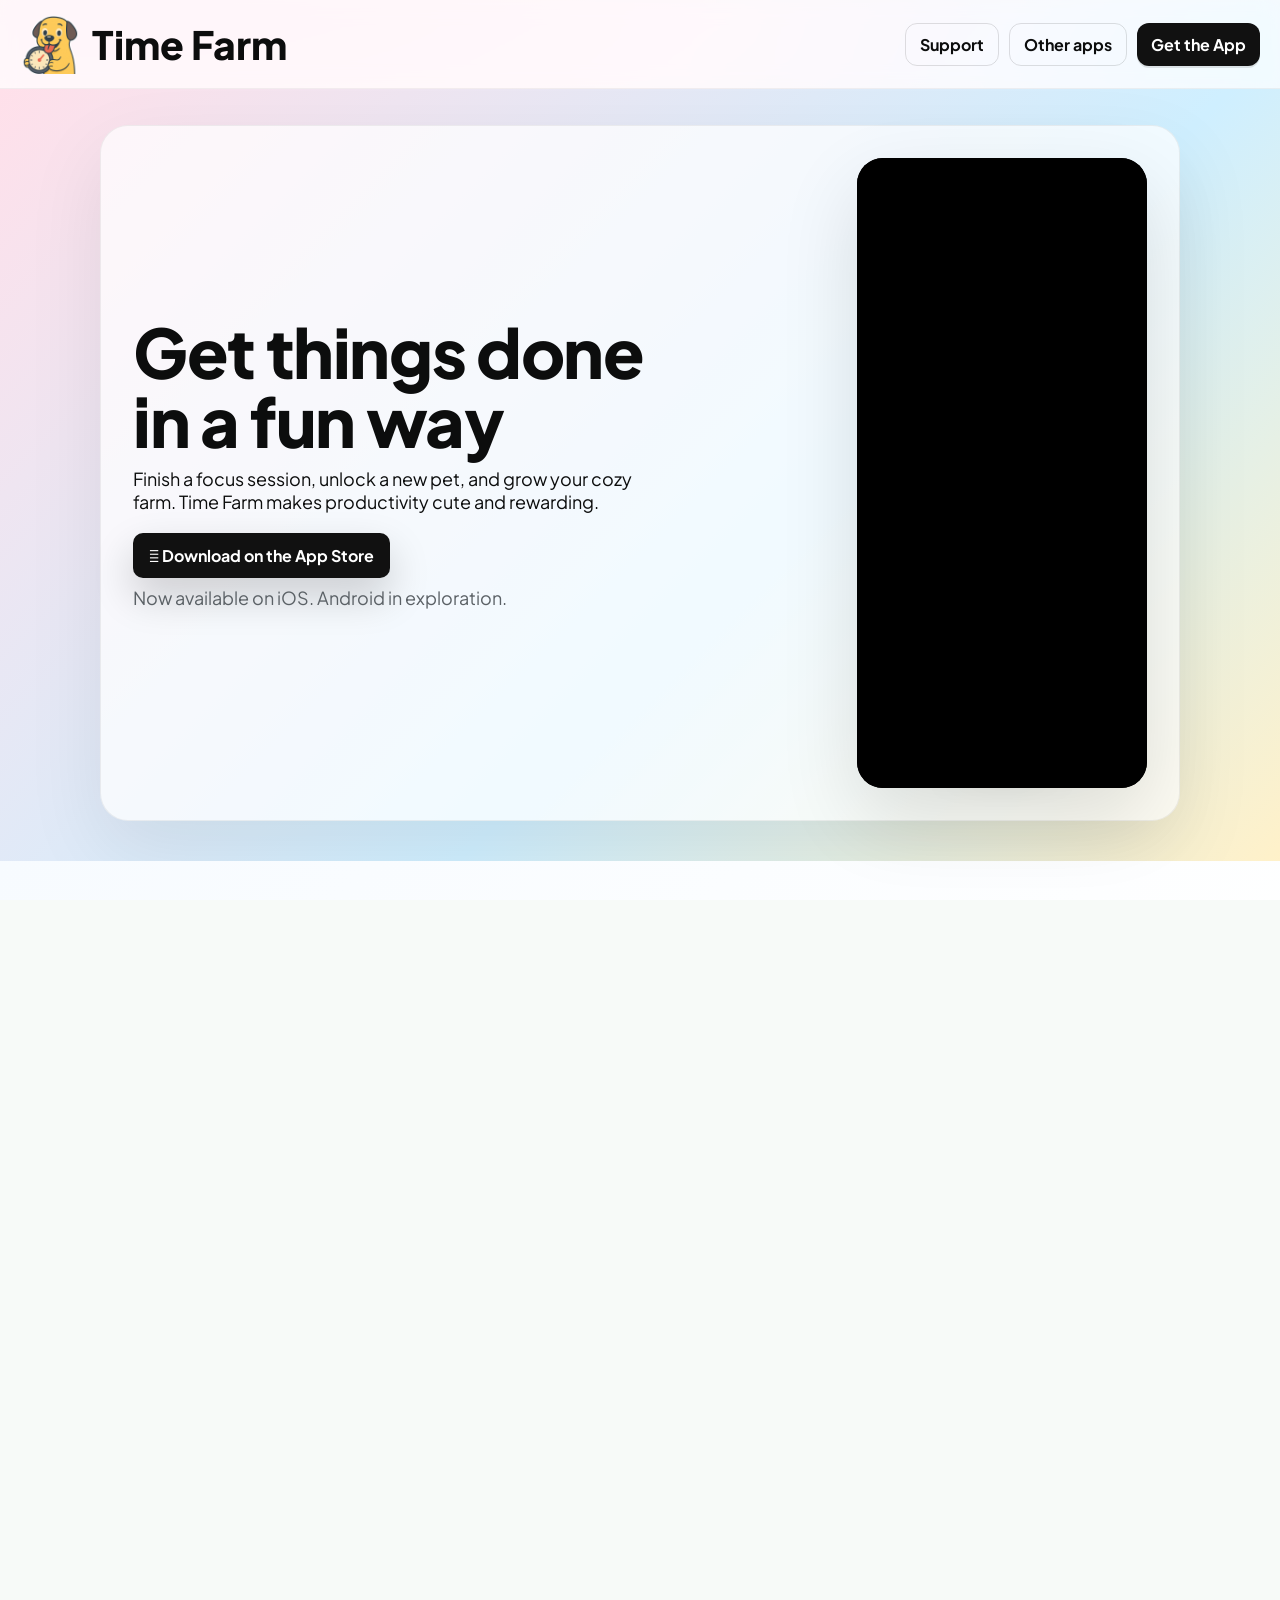
==== index.html @ a72ea805 "Enlarge header logo and brand text" ====
<!doctype html>
<html lang="en">
  <head>
    <meta charset="utf-8" />
    <meta name="viewport" content="width=device-width, initial-scale=1" />
    <title>Time Farm — Cute Pomodoro Timer with Pets</title>
    <meta name="description" content="Time Farm is a cute Pomodoro-style productivity timer. Finish a focus session, unlock a new pet, and grow your farm while getting things done." />
    <meta name="robots" content="index,follow" />
    <meta name="theme-color" content="#2bd88f" />
    <meta name="color-scheme" content="light" />

    <!-- Open Graph -->
    <meta property="og:title" content="Time Farm — Cute Pomodoro Timer with Pets" />
    <meta property="og:description" content="Finish a focus session, unlock a new pet, and grow your farm." />
    <meta property="og:type" content="website" />
    <meta property="og:url" content="https://timefarm.productive-lab.com" />
    <meta property="og:site_name" content="Time Farm" />
    <meta property="og:locale" content="en_US" />
    <meta property="og:image" content="assets/og-cover.svg" />
    <meta property="og:image:alt" content="Time Farm — cute productivity timer with pets and a cozy farm" />
    <link rel="canonical" href="https://timefarm.productive-lab.com" />
    <!-- Twitter -->
    <meta name="twitter:card" content="summary_large_image" />
    <meta name="twitter:site" content="@NikFanton" />
    <meta name="twitter:creator" content="@NikFanton" />
    <meta name="twitter:title" content="Time Farm — Cute Pomodoro Timer with Pets" />
    <meta name="twitter:description" content="Finish a focus session, unlock a new pet, and grow your farm." />
    <meta name="twitter:image" content="assets/og-cover.svg" />

    <meta name="apple-itunes-app" content="app-id=6738962950" />

    <link rel="icon" href="assets/favicon.svg" />
    <link rel="apple-touch-icon" href="assets/logo/logo_5_5.jpeg" />
    <link rel="mask-icon" href="assets/favicon.svg" color="#2bd88f">
    <link rel="manifest" href="site.webmanifest" />
    <link rel="preconnect" href="https://fonts.googleapis.com">
    <link rel="preconnect" href="https://fonts.gstatic.com" crossorigin>
    <link href="https://fonts.googleapis.com/css2?family=Plus+Jakarta+Sans:wght@400;600;700;800&family=Inter:wght@400;600;700;800&family=Caveat:wght@600;700&display=swap" rel="stylesheet">
    <link rel="stylesheet" href="styles.css" />
    
    <!-- Structured Data -->
    <script type="application/ld+json">
    {
      "@context": "https://schema.org",
      "@type": "MobileApplication",
      "name": "Time Farm",
      "applicationCategory": "ProductivityApplication",
      "operatingSystem": "iOS",
      "description": "Time Farm is a cute Pomodoro-style productivity timer. Finish a focus session, unlock a new pet, and grow your farm while getting things done.",
      "url": "https://timefarm.productive-lab.com",
      "inLanguage": "en",
      "image": "https://timefarm.productive-lab.com/assets/og-cover.svg",
      "downloadUrl": "https://apps.apple.com/app/id6738962950",
      "publisher": {
        "@type": "Person",
        "name": "Mykyta Huchenko",
        "sameAs": [
          "https://x.com/NikFanton",
          "https://www.instagram.com/guchenych/",
          "https://www.youtube.com/channel/UCxXWPA1MRXlrBMa3BgYmEqg"
        ]
      }
    }
    </script>
  </head>
  <body>
    <header class="site-header">
      <nav class="nav">
        <a class="brand" href="#top" aria-label="Time Farm home">
          <img src="assets/logo/logo_5_dark_transparant.png" alt="Time Farm logo" height="48" style="display:inline-block"/>
          <span>Time Farm</span>
        </a>
        <div class="nav-cta">
          <a class="btn btn--ghost" href="https://productive-lab.com/time-farm/support" target="_blank" rel="noopener">Support</a>
          <a class="btn btn--ghost" href="https://productive-lab.com" target="_blank" rel="noopener">Other apps</a>
          <a class="btn btn--dark" href="#download">Get the App</a>
        </div>
      </nav>
    </header>

    <main id="top">
      <!-- Hero -->
      <section class="section hero">
        <div class="container">
          <div class="hero__card">
            <div class="hero__grid">
          <div class="hero__copy">
            <h1>Get things done in a fun way</h1>
            <p>Finish a focus session, unlock a new pet, and grow your cozy farm. Time Farm makes productivity cute and rewarding.</p>
            <div class="cta-row">
              <a class="badge" href="https://apps.apple.com/app/id6738962950" target="_blank" rel="noopener" aria-label="Download on the App Store"> Download on the App Store</a>
            </div>
            <p class="subtle">Now available on iOS. Android in exploration.</p>
          </div>
          <div class="hero__visual">
            <video class="hero-video" src="assets/video/iPhone1.mp4" poster="[data-uri]" width="1206" height="2622" autoplay muted playsinline preload="auto" aria-label="Time Farm app preview"></video>
          </div>
            </div>
          </div>
        </div>
      </section>

      <!-- Storytelling flow (text only, lightweight) -->
      <section id="story" class="section story story--plain">
        <div class="container story__plain">
          <h2>Struggle to focus? It doesn’t have to be.</h2>
          <p>Distractions are everywhere — but with a friendly companion and simple structure, staying on track feels easier and more fun.</p>
        </div>
      </section>

      <!-- How it works + farm preview -->
      <section id="how" class="section how">
        <div class="container">
          <div class="how__card">
            <h2 class="section-title section-title--center">How it works</h2>
            <div class="how__grid">
              <ul class="steps" aria-label="Steps to use Time Farm">
                <li><span class="icon paw" aria-hidden="true"><svg xmlns="http://www.w3.org/2000/svg" width="24" height="24" viewBox="0 0 24 24" fill="none" stroke="currentColor" stroke-width="2" stroke-linecap="round" stroke-linejoin="round"><circle cx="11" cy="4" r="2" /><circle cx="18" cy="8" r="2" /><circle cx="20" cy="16" r="2" /><path d="M9 10a5 5 0 0 1 5 5v3.5a3.5 3.5 0 0 1-6.84 1.045Q6.52 17.48 4.46 16.84A3.5 3.5 0 0 1 5.5 10Z" /></svg></span><span>Pick an animal to focus with you.</span></li>
                <li><span class="icon timer" aria-hidden="true"><svg xmlns="http://www.w3.org/2000/svg" width="24" height="24" viewBox="0 0 24 24" fill="none" stroke="currentColor" stroke-width="2" stroke-linecap="round" stroke-linejoin="round"><line x1="10" x2="14" y1="2" y2="2" /><line x1="12" x2="15" y1="14" y2="11" /><circle cx="12" cy="14" r="8" /></svg></span><span>Choose how long you want to focus.</span></li>
                <li><span class="icon check" aria-hidden="true"><svg xmlns="http://www.w3.org/2000/svg" width="24" height="24" viewBox="0 0 24 24" fill="none" stroke="currentColor" stroke-width="2" stroke-linecap="round" stroke-linejoin="round"><path d="M20 6 9 17l-5-5" /></svg></span><span>Focus on your tasks!</span></li>
              </ul>
              <img class="how__shot" src="assets/onboarding/timer.png" alt="Timer and pet picker" loading="lazy" />
            </div>
            <div class="how__farmIntro">
              <h3>With each focus session, your farm grows</h3>
            </div>
            <div class="how__media how__media--wide">
              <video class="how-video" src="assets/video/ScreenRecording_08-31-2025 iPad.MP4" autoplay muted loop playsinline preload="metadata" aria-label="Farm preview"></video>
            </div>
          </div>

          <div class="how__features">
            <div class="how__card">
              <div class="how__grid">
                <div class="how__content">
                  <h3>Live Activity support</h3>
                  <p>Keep the timer visible right in your Live Activity while you focus.</p>
                </div>
                <img class="how__shot" src="assets/onboarding/slice1.png" alt="Live Activity timer" loading="lazy" />
              </div>
            </div>

            <div class="how__card">
              <div class="how__grid">
                <div class="how__content">
                  <h3>Track your progress</h3>
                  <p>See completed sessions and watch your productivity grow.</p>
                </div>
                <img class="how__shot" src="assets/onboarding/slice2.png" alt="Progress tracking screen" loading="lazy" />
              </div>
            </div>
          </div>
        </div>
      </section>

      <!-- Backed by science (small) -->
      <section id="science" class="section science">
        <div class="container">
          <div class="science__card">
            <div class="science__media" aria-hidden="true">
              <img src="assets/onboarding/cat-scientist-2.png" alt="" loading="lazy" />
            </div>
            <div class="science__content">
              <h2>Backed by science</h2>
              <p>Built on proven focus methods to help you work with your brain, not against it.</p>
            </div>
          </div>
        </div>
      </section>

      <!-- Download / Waitlist -->
      <section id="download" class="section download">
        <div class="container">
          <div class="download__card">
            <h2>Download Time Farm</h2>
            <p>Available on the App Store.</p>
            <div class="store-badges">
              <a class="badge" href="https://apps.apple.com/app/id6738962950" target="_blank" rel="noopener" aria-label="Download on the App Store"> Download on the App Store</a>
            </div>
          </div>
        </div>
      </section>

      <!-- Author -->
      <section class="section author">
        <div class="container author__grid">
          <div class="author__text">
            <h2>Made by Mykyta Huchenko</h2>
            <p>I'm a solo app developer building apps that make life more fun and productive. Time Farm is my cozy take on staying focused.</p>
            <div class="socials">
              <a href="https://x.com/NikFanton" target="_blank" rel="noopener" aria-label="Follow on X">X / @NikFanton</a>
              <a href="https://www.instagram.com/guchenych/" target="_blank" rel="noopener" aria-label="Follow on Instagram">Instagram / @guchenych</a>
            </div>
          </div>
          <div class="author__sig" aria-label="Signature of Mykyta Huchenko">
            <div class="signature">— Mykyta Huchenko</div>
          </div>
        </div>
      </section>

      <!-- FAQ hidden for now -->
    </main>

    <footer class="site-footer">
      <div class="container footer__grid">
        <div>
          <strong>Time Farm</strong>
          <div class="subtle">Made with care for productive days.</div>
          <div class="subtle">© <span id="copyrightYear"></span> Mykyta Huchenko</div>
        </div>
        <div class="footer__links">
          <a href="#top">Home</a>
          <a href="#story">Why</a>
          <a href="#how">How</a>
          <a href="#science">Science</a>
          <a href="#download">Get the App</a>
          <a href="https://productive-lab.com/time-farm/support" target="_blank" rel="noopener">Support</a>
          <a href="https://x.com/NikFanton" target="_blank" rel="noopener">X</a>
          <a href="https://www.youtube.com/channel/UCxXWPA1MRXlrBMa3BgYmEqg" target="_blank" rel="noopener">YouTube</a>
          <a href="https://www.instagram.com/guchenych/" target="_blank" rel="noopener">Instagram</a>
        </div>
      </div>
    </footer>

    <script src="script.js"></script>
  </body>
  </html>
---- styles.css ----
/* Time Farm Landing Styles */
:root {
  --bg: #0e1116;
  --text: #0c0d0d;
  --muted: #5b6166;
  --brand: #2bd88f;
  --brand-ink: #0b3b2a;
  --cream: #fff9ec;
  --mint: #dcf9da;
  --sky: #cfefff;
  --butter: #fff1c9;
  --lilac: #e5dcff;
  --rose: #ffe0ea;
  --peach: #ffd7c8;
  --blue: #d4f1ff;
  --purple: #e9dcff;
  --card: #ffffff;
}

* {
  box-sizing: border-box;
}
html,
body {
  height: 100%;
  overflow-x: hidden;
}
html {
  background: #f7faf8;
}
body {
  margin: 0;
  font-family:
    "Plus Jakarta Sans",
    "Inter",
    system-ui,
    -apple-system,
    Segoe UI,
    Roboto,
    Helvetica,
    Arial,
    sans-serif;
  color: var(--text);
  background:
    radial-gradient(1400px 600px at 10% -10%, var(--rose), transparent),
    radial-gradient(1000px 600px at 110% 10%, var(--sky), transparent), #f7faf8;
  -webkit-font-smoothing: antialiased;
  text-rendering: optimizeLegibility;
}

.container {
  max-width: 1120px;
  margin: 0 auto;
  padding: 0 20px;
}

/* Header */
.site-header {
  position: sticky;
  top: 0;
  z-index: 20;
  backdrop-filter: saturate(180%) blur(10px);
}
.nav {
  display: flex;
  align-items: center;
  justify-content: space-between;
  padding: 14px 20px;
  background: rgba(255, 255, 255, 0.7);
  border-bottom: 1px solid rgba(0, 0, 0, 0.05);
}
.brand {
  display: inline-flex;
  gap: 12px;
  align-items: center;
  text-decoration: none;
  color: inherit;
  font-weight: 800;
  font-size: clamp(30px, 3.3vw, 39px);
}
.brand-mark {
  font-size: 20px;
}
.brand img {
  height: clamp(48px, 4.8vw, 60px);
  width: auto;
}
.nav-cta {
  display: flex;
  gap: 10px;
}
.nav-link {
  color: inherit;
  text-decoration: none;
  font-weight: 600;
  padding: 8px 10px;
  opacity: 0.9;
}
.nav-link:hover {
  opacity: 1;
  text-decoration: underline;
}

/* Buttons */
.btn {
  --bg: var(--brand);
  --ink: var(--brand-ink);
  display: inline-flex;
  align-items: center;
  justify-content: center;
  background: var(--bg);
  color: #052a1f;
  text-decoration: none;
  border: none;
  cursor: pointer;
  padding: 10px 14px;
  border-radius: 12px;
  font-weight: 700;
  box-shadow: 0 2px 0 rgba(0, 0, 0, 0.1);
  transition:
    transform 0.08s ease,
    box-shadow 0.08s ease,
    background 0.2s ease;
}
.btn:hover {
  transform: translateY(-1px);
  box-shadow: 0 6px 16px rgba(43, 216, 143, 0.3);
}
.btn:active {
  transform: translateY(0);
  box-shadow: 0 2px 0 rgba(0, 0, 0, 0.08);
}
.btn--ghost {
  background: transparent;
  border: 1px solid rgba(0, 0, 0, 0.12);
  color: inherit;
  box-shadow: none;
}

/* So outline buttons don't drop a colorful shadow */
.btn--ghost:hover {
  box-shadow: 0 6px 16px rgba(0, 0, 0, 0.15);
}
.btn--lg {
  padding: 14px 18px;
  font-size: 16px;
}
.btn--dark {
  background: #111;
  color: #fff;
}
.btn--dark:hover {
  box-shadow: 0 8px 20px rgba(0, 0, 0, 0.25);
}

.subtle {
  color: var(--muted);
  font-size: 14px;
}
.visually-hidden {
  position: absolute !important;
  clip: rect(1px, 1px, 1px, 1px);
  padding: 0;
  border: 0;
  height: 1px;
  width: 1px;
  overflow: hidden;
}

/* Sections */
.section {
  padding: 68px 0;
}
.hero {
  background: linear-gradient(
    135deg,
    var(--rose),
    var(--sky) 60%,
    var(--butter)
  );
  padding: clamp(20px, 3vw, 36px) 0 40px;
}
.features {
  background: #ffffff;
}
.download {
  background: linear-gradient(135deg, var(--blue), var(--purple));
}
.faq {
  background: #fff;
}
.site-footer {
  background: #0f1a14;
  color: #e9fff4;
  padding: 40px 0;
}

/* Hero */
.hero__grid {
  display: grid;
  grid-template-columns: 1.1fr 0.9fr;
  gap: 32px;
  align-items: center;
}
.hero h1 {
  font-size: clamp(36px, 6.5vw, 68px);
  line-height: 1.02;
  margin: 0 0 12px;
  letter-spacing: -0.02em;
  font-weight: 800;
}
.hero p {
  font-size: 18px;
  margin: 0 0 20px;
}
.cta-row {
  display: flex;
  gap: 12px;
  align-items: center;
  margin: 10px 0 8px;
}
.hero__card {
  background: rgba(255, 255, 255, 0.7);
  border: 1px solid rgba(0, 0, 0, 0.06);
  border-radius: 28px;
  padding: clamp(20px, 3vw, 32px);
  box-shadow: 0 30px 80px rgba(0, 0, 0, 0.08);
}
.hero__visual {
  align-self: center;
  justify-self: end;
}
.hero__visual {
  position: relative;
}
.hero__visual img,
.hero__visual video {
  width: min(420px, 100%);
  height: min(70svh, 640px);
  border-radius: 26px;
  box-shadow: 0 30px 80px rgba(0, 0, 0, 0.12);
  animation: levitate 6s ease-in-out infinite;
  display: block;
  object-fit: cover;
}

.hero__visual video {
  aspect-ratio: 201 / 437;
  background-color: #000;
}
.hero__visual::after {
  content: "";
  position: absolute;
  left: 50%;
  transform: translateX(-50%);
  bottom: -8px;
  width: 60%;
  height: 18px;
  filter: blur(10px);
  border-radius: 50%;
  background: radial-gradient(closest-side, rgba(0, 0, 0, 0.25), transparent);
  opacity: 0.25;
  animation: shadowPulse 6s ease-in-out infinite;
}

@keyframes levitate {
  0% {
    transform: translateY(0);
  }
  50% {
    transform: translateY(-10px);
  }
  100% {
    transform: translateY(0);
  }
}
@keyframes shadowPulse {
  0%,
  100% {
    transform: translateX(-50%) scale(1);
    opacity: 0.25;
  }
  50% {
    transform: translateX(-50%) scale(0.9);
    opacity: 0.2;
  }
}

/* Features */
.features__list {
  display: grid;
  gap: 48px;
}
.feature {
  display: grid;
  grid-template-columns: 1fr 1fr;
  gap: 32px;
  align-items: center;
  padding: 24px;
  border-radius: 24px;
  border: 1px solid rgba(0, 0, 0, 0.05);
  position: relative;
  overflow: hidden;
}
.feature::before {
  content: "";
  position: absolute;
  inset: 0;
  background: linear-gradient(135deg, var(--mint), #fff);
  opacity: 0.7;
  z-index: 0;
}
.feature--alt::before {
  background: linear-gradient(135deg, var(--lilac), #fff);
}
.feature:nth-of-type(3)::before {
  background: linear-gradient(135deg, var(--butter), #fff);
}
.feature:nth-of-type(4)::before {
  background: linear-gradient(135deg, var(--rose), #fff);
}
.feature:nth-of-type(5)::before {
  background: linear-gradient(135deg, var(--blue), #fff);
}
.feature > * {
  position: relative;
  z-index: 1;
}
.feature__visual img {
  width: 100%;
  border-radius: 20px;
  box-shadow: 0 16px 48px rgba(0, 0, 0, 0.08);
}
.feature__copy h2 {
  margin: 0 0 8px;
  font-size: clamp(24px, 3.2vw, 36px);
}
.feature__copy p {
  margin: 0;
  color: #333;
}

/* Modern feature grid */
.features--modern .container {
  background: transparent;
  box-shadow: none;
  border: 0;
}
.feature-grid {
  display: grid;
  grid-template-columns: repeat(12, minmax(0, 1fr));
  gap: 18px;
}
.f-card {
  position: relative;
  background: #fff;
  border: 1px solid rgba(0, 0, 0, 0.06);
  border-radius: 22px;
  overflow: hidden;
  padding: 18px;
  box-shadow: 0 10px 30px rgba(0, 0, 0, 0.06);
  display: grid;
  grid-template-columns: 1.1fr 0.9fr;
  align-items: center;
  min-height: 280px;
}
.f-card::before {
  content: "";
  position: absolute;
  inset: 0;
  background: radial-gradient(rgba(0, 0, 0, 0.08) 1px, transparent 1px) 0 0/10px
    10px;
  opacity: 0.08;
}
.f-card .f-media img {
  width: 100%;
  height: auto;
  border-radius: 16px;
  box-shadow: 0 16px 48px rgba(0, 0, 0, 0.08);
}
.f-card .f-body {
  padding: 8px 10px;
}
.f-card .f-body h3 {
  margin: 0 0 6px;
  font-size: clamp(20px, 2.4vw, 28px);
}
.f-card .f-body p {
  margin: 0;
  color: #333;
}
.f-card.span-7 {
  grid-column: span 7;
}
.f-card.span-5 {
  grid-column: span 5;
}

@media (max-width: 980px) {
  .feature-grid {
    grid-template-columns: 1fr;
  }
  .f-card {
    grid-template-columns: 1fr;
    min-height: 0;
  }
  .f-card.span-7,
  .f-card.span-5 {
    grid-column: auto;
  }
}

/* Download */
.download__card {
  background: var(--card);
  border: 1px solid rgba(0, 0, 0, 0.06);
  border-radius: 22px;
  padding: clamp(16px, 3vw, 26px);
  box-shadow: 0 12px 36px rgba(0, 0, 0, 0.06);
  text-align: center;
}
.download__card h2 {
  margin: 0 0 14px;
}
.download__card p {
  margin: 0;
}
.waitlist-form {
  display: grid;
  grid-template-columns: 1fr auto;
  gap: 10px;
  margin-top: 16px;
}
.waitlist-form input {
  font: inherit;
  padding: 14px 16px;
  border-radius: 12px;
  border: 1px solid rgba(0, 0, 0, 0.12);
  outline: none;
  min-width: 240px;
}
.waitlist-form input:focus {
  border-color: var(--brand);
  box-shadow: 0 0 0 3px rgba(43, 216, 143, 0.2);
}
.form-message {
  margin-top: 10px;
  min-height: 24px;
}
.badge {
  display: inline-flex;
  margin-top: 16px;
  padding: 10px 14px;
  border-radius: 10px;
  background: #111;
  color: #fff;
  text-decoration: none;
  font-weight: 700;
}
.hero .badge {
  margin-top: 0;
  font-size: 16px;
  padding: 12px 16px;
  box-shadow: 0 18px 40px rgba(0, 0, 0, 0.18);
}

/* Footer */
.footer__grid {
  display: flex;
  align-items: center;
  justify-content: space-between;
  gap: 20px;
}
.footer__links {
  display: flex;
  gap: 16px;
}
.footer__links a {
  color: #e9fff4;
  text-decoration: none;
  opacity: 0.9;
}
.footer__links a:hover {
  opacity: 1;
  text-decoration: underline;
}

@media (max-width: 600px) {
  .footer__grid {
    flex-direction: column;
    align-items: flex-start;
  }
  .footer__links {
    flex-wrap: wrap;
  }
}

/* Author section */
.author {
  background: linear-gradient(135deg, #fff, var(--mint));
}
.author__grid {
  display: grid;
  grid-template-columns: 1.1fr 0.9fr;
  gap: 28px;
  align-items: center;
}
.author__text h2 {
  margin: 0 0 8px;
  font-size: clamp(26px, 3vw, 36px);
}
.author__text p {
  margin: 0;
  color: #333;
}
.socials {
  margin-top: 10px;
  display: inline-flex;
  gap: 10px;
  flex-wrap: wrap;
}
.socials a {
  text-decoration: none;
  color: #0c0d0d;
  padding: 8px 12px;
  border-radius: 999px;
  border: 1px solid rgba(0, 0, 0, 0.12);
  background: #fff;
  box-shadow: 0 4px 12px rgba(0, 0, 0, 0.05);
  font-weight: 600;
}
.socials a:hover {
  box-shadow: 0 8px 20px rgba(0, 0, 0, 0.08);
  transform: translateY(-1px);
}
.author__sig {
  position: relative;
  padding: 24px;
  background: #fff;
  border: 1px solid rgba(0, 0, 0, 0.06);
  border-radius: 18px;
  box-shadow: 0 14px 40px rgba(0, 0, 0, 0.08);
  display: flex;
  align-items: center;
  justify-content: center;
  min-height: 140px;
}
.author__sig::before {
  content: "";
  position: absolute;
  inset: 12px;
  border-radius: 14px;
  background: radial-gradient(
    500px 120px at 50% 110%,
    rgba(43, 216, 143, 0.15),
    transparent
  );
  pointer-events: none;
}
.signature {
  position: relative;
  font-family: "Caveat", cursive;
  font-weight: 700;
  font-size: clamp(32px, 6vw, 52px);
  color: #1d1514;
  letter-spacing: 1px;
  transform: rotate(-2deg);
  text-shadow: 0 2px 0 rgba(0, 0, 0, 0.06);
}
@media (max-width: 900px) {
  .author__grid {
    grid-template-columns: 1fr;
  }
}

/* Storytelling section */
.story {
  background: linear-gradient(180deg, #fff, rgba(255, 255, 255, 0));
}
.story__stack {
  display: grid;
  gap: 16px;
}
.story__card {
  padding: clamp(14px, 2.6vw, 22px) clamp(16px, 3vw, 26px);
  border: 1px solid rgba(0, 0, 0, 0.06);
  border-radius: 18px;
  background: #fff;
  box-shadow: 0 8px 24px rgba(0, 0, 0, 0.05);
}
.story__card h2 {
  margin: 0 0 6px;
  font-size: clamp(22px, 3vw, 34px);
}
.story__card p {
  margin: 0;
}
.story__list {
  margin: 0;
  padding-left: 1.1em;
}
.story__list li {
  margin: 4px 0;
}
.story--blue {
  background: linear-gradient(135deg, #e7f3ff, #fff);
}
.story--sky {
  background: linear-gradient(135deg, #eaf7ff, #fff);
}
.story--mint {
  background: linear-gradient(135deg, #eafaea, #fff);
}
.story--butter {
  background: linear-gradient(135deg, #fff7df, #fff);
}
.story--lilac {
  background: linear-gradient(135deg, #f1ecff, #fff);
}

/* Story: plain headline (no card container) */
.story--plain {
  background: linear-gradient(135deg, #f7fbff, #fff);
}
.story--plain .story__plain {
  max-width: 1120px;
  margin: 0 auto;
  padding: 0 20px;
}
.story--plain h2 {
  margin: 0 0 6px;
  font-size: clamp(28px, 4vw, 46px);
}
.story--plain p {
  margin: 0;
  font-size: clamp(16px, 2vw, 18px);
}

/* Responsive */
@media (max-width: 980px) {
  .hero__grid {
    grid-template-columns: 1fr;
  }
  .hero__visual {
    justify-self: center;
  }
  .hero__visual img,
  .hero__visual video {
    width: min(420px, 100%);
    height: 70svh;
  }
}

@media (max-width: 900px) {
  .feature {
    grid-template-columns: 1fr;
  }
  .waitlist-form {
    grid-template-columns: 1fr;
  }
}
/* Compact header on small screens */
@media (max-width: 720px) {
  .nav {
    padding: 10px 12px;
  }
  .brand img {
    height: 28px;
  }
  .nav-cta .btn--ghost,
  .nav-cta .nav-link {
    display: none;
  }
  .hero {
    padding: 28px 0 36px;
  }
  .hero__card {
    padding: 16px;
  }
}
.how {
  background: linear-gradient(180deg, #fff, rgba(255, 255, 255, 0));
  padding-bottom: 14px;
}
.section-title {
  margin: 0 0 14px;
  font-size: clamp(28px, 3.4vw, 40px);
}
.section-title--center {
  text-align: center;
}
.how__card {
  background: #fff;
  border: 1px solid rgba(0, 0, 0, 0.06);
  border-radius: 22px;
  box-shadow: 0 12px 36px rgba(0, 0, 0, 0.06);
  padding: clamp(16px, 3vw, 26px);
}
.how__card + .how__card {
  margin-top: 14px;
}
.how__features {
  display: grid;
  gap: 14px;
  margin-top: 14px;
}
.how__features .how__card + .how__card {
  margin-top: 0;
}
.how__card--farm {
  grid-template-columns: 0.9fr 1.1fr;
}
.how__content h3 {
  margin: 0 0 8px;
  font-size: clamp(22px, 2.6vw, 28px);
}
.how__steps {
  margin: 0;
  padding-left: 1.2em;
}
.how__steps li {
  margin: 6px 0;
}
.how__media {
  border: 1px solid rgba(0, 0, 0, 0.06);
  border-radius: 18px;
  overflow: hidden;
  background: linear-gradient(180deg, #f8fbff, #eef8ff);
}
.how__media img,
.how__media video {
  width: 100%;
  height: 100%;
  object-fit: cover;
  display: block;
  border-radius: 18px;
}
.how__media--wide {
  aspect-ratio: 16 / 9;
}
.how-video {
  width: 100%;
  height: 100%;
}

@media (max-width: 980px) {
  .how__media--wide {
    aspect-ratio: auto;
  }
}

/* New lightweight How it works layout */
.how__grid {
  display: grid;
  grid-template-columns: 1fr auto;
  gap: 24px;
  align-items: center;
}
.steps {
  list-style: none;
  margin: 0;
  padding: 0;
  display: grid;
  gap: 12px;
}
.steps li {
  display: grid;
  grid-template-columns: auto 1fr;
  gap: 10px;
  align-items: center;
  font-size: clamp(16px, 2.2vw, 20px);
  color: inherit;
}
.steps .icon {
  width: 24px;
  height: 24px;
  background: none;
  border-radius: 0;
  color: inherit;
  display: inline-grid;
  place-items: center;
}
.steps .icon svg {
  width: 100%;
  height: 100%;
  display: block;
}
.how__shot {
  width: clamp(160px, 26vw, 260px);
  border-radius: 12px;
  display: block;
}
.how__farmIntro {
  text-align: center;
  margin-top: 24px;
}
.how__farmIntro h3 {
  margin: 0 0 6px;
  font-size: clamp(22px, 2.6vw, 28px);
}
.how__media {
  border: 1px solid rgba(0, 0, 0, 0.06);
  border-radius: 18px;
  overflow: hidden;
  background: linear-gradient(180deg, #f8fbff, #eef8ff);
  margin-top: 10px;
}
.how__media--wide {
  aspect-ratio: 16 / 9;
}
.how__media video {
  width: 100%;
  height: 100%;
  object-fit: cover;
  display: block;
}

@media (max-width: 980px) {
  .how__grid {
    grid-template-columns: 1fr;
  }
  .how__shot {
    justify-self: center;
  }
  .how__media--wide {
    aspect-ratio: auto;
  }
}

@media (min-width: 768px) {
  .how__features {
    grid-template-columns: repeat(2, 1fr);
  }
}

.science {
  background: linear-gradient(180deg, rgba(255, 255, 255, 0), #fff);
  padding-top: 0;
}
.science__card {
  display: grid;
  grid-template-columns: auto 1fr;
  gap: 18px;
  align-items: center;
  background: #fff;
  border: 1px solid rgba(0, 0, 0, 0.06);
  border-radius: 22px;
  box-shadow: 0 12px 36px rgba(0, 0, 0, 0.06);
  padding: clamp(16px, 3vw, 26px);
}
.science__content h2 {
  margin: 0 0 14px;
  font-size: clamp(22px, 2.6vw, 28px);
}
.science__content p {
  margin: 0;
}
.science__media img {
  width: clamp(70px, 12vw, 110px);
  height: auto;
  filter: drop-shadow(0 6px 12px rgba(0, 0, 0, 0.1));
}
@media (max-width: 900px) {
  .science__card {
    grid-template-columns: auto 1fr;
    text-align: left;
  }
  .science__media {
    order: 0;
    justify-self: start;
  }
}
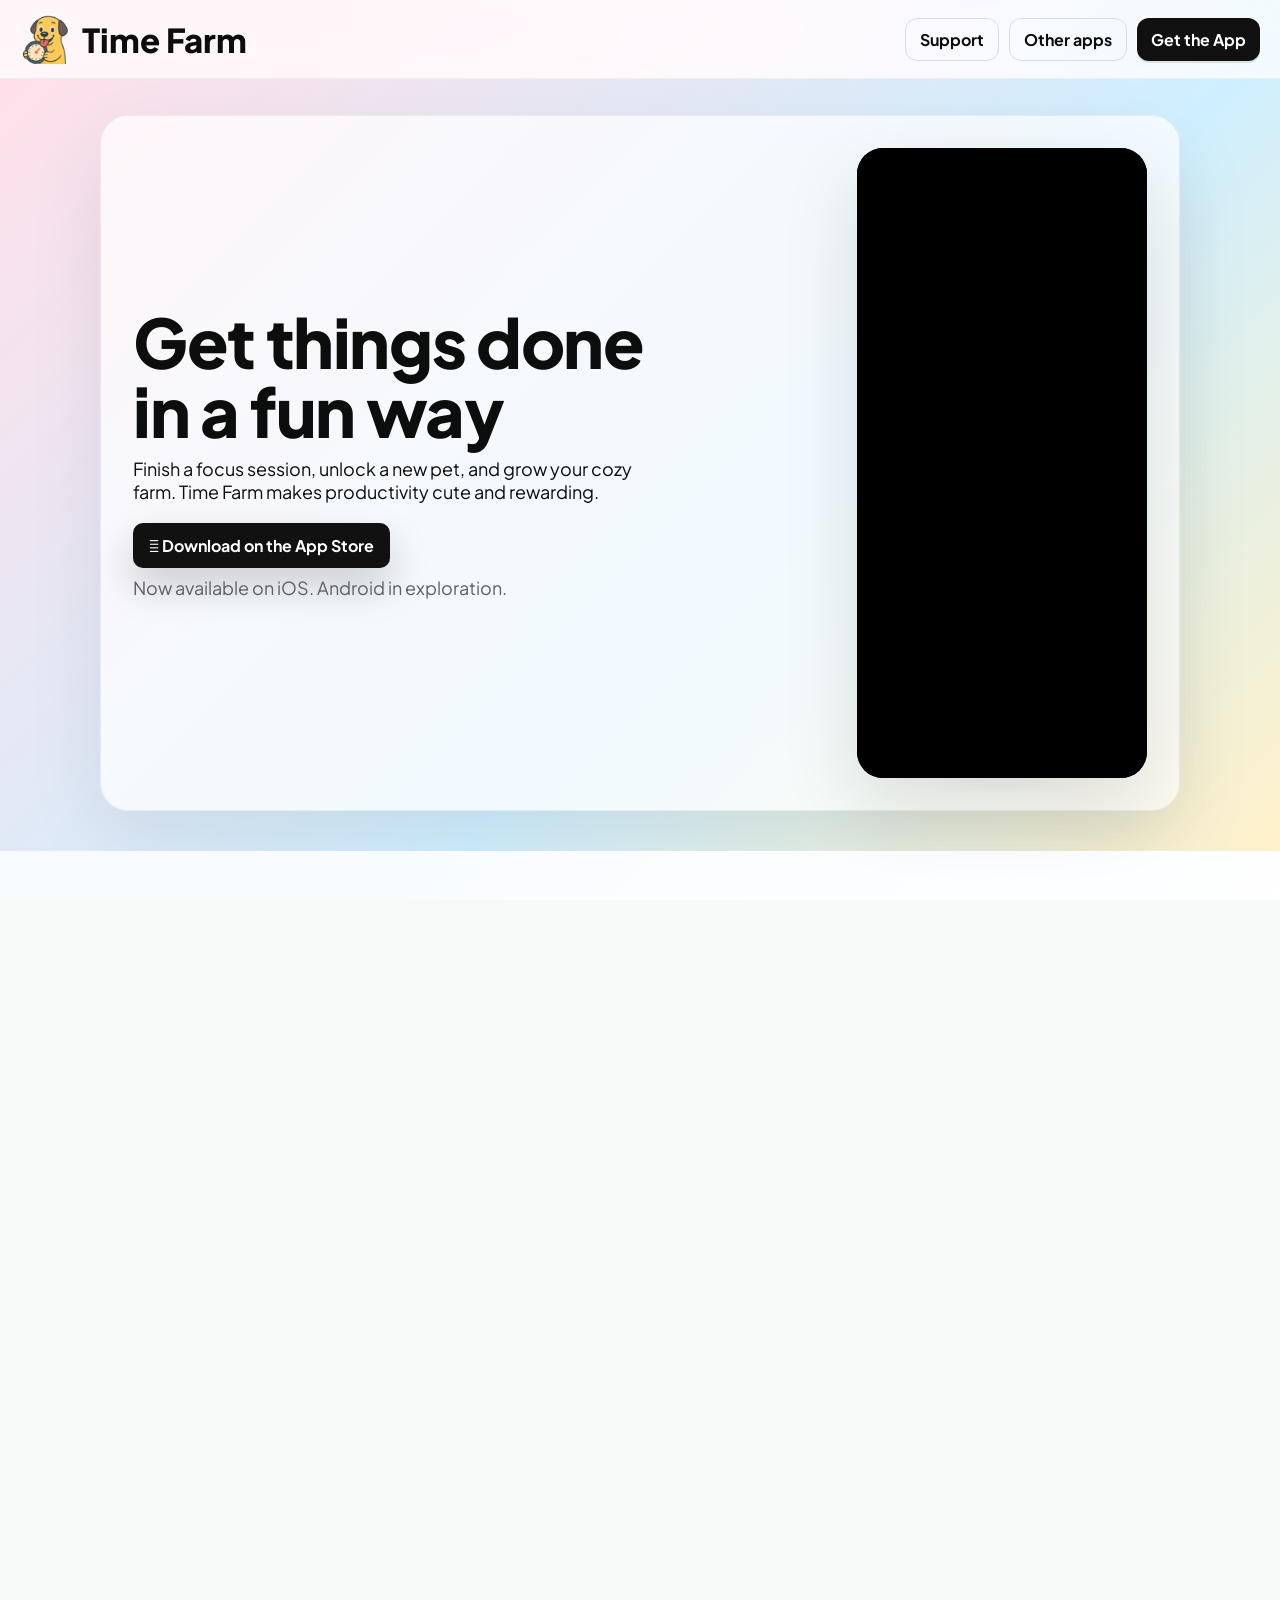
==== commit f2f1b8bb: "Tweak header logo sizing" ====
--- a/index.html
+++ b/index.html
@@ -67,7 +67,7 @@
     <header class="site-header">
       <nav class="nav">
         <a class="brand" href="#top" aria-label="Time Farm home">
-          <img src="assets/logo/logo_5_dark_transparant.png" alt="Time Farm logo" height="48" style="display:inline-block"/>
+          <img src="assets/logo/logo_5_dark_transparant.png" alt="Time Farm logo" height="40" style="display:inline-block"/>
           <span>Time Farm</span>
         </a>
         <div class="nav-cta">
--- a/styles.css
+++ b/styles.css
@@ -76,13 +76,13 @@
   text-decoration: none;
   color: inherit;
   font-weight: 800;
-  font-size: clamp(30px, 3.3vw, 39px);
+  font-size: clamp(25px, 2.75vw, 33px);
 }
 .brand-mark {
   font-size: 20px;
 }
 .brand img {
-  height: clamp(48px, 4.8vw, 60px);
+  height: clamp(40px, 4vw, 50px);
   width: auto;
 }
 .nav-cta {
@@ -665,7 +665,7 @@
     padding: 10px 12px;
   }
   .brand img {
-    height: 28px;
+    height: 35px;
   }
   .nav-cta .btn--ghost,
   .nav-cta .nav-link {
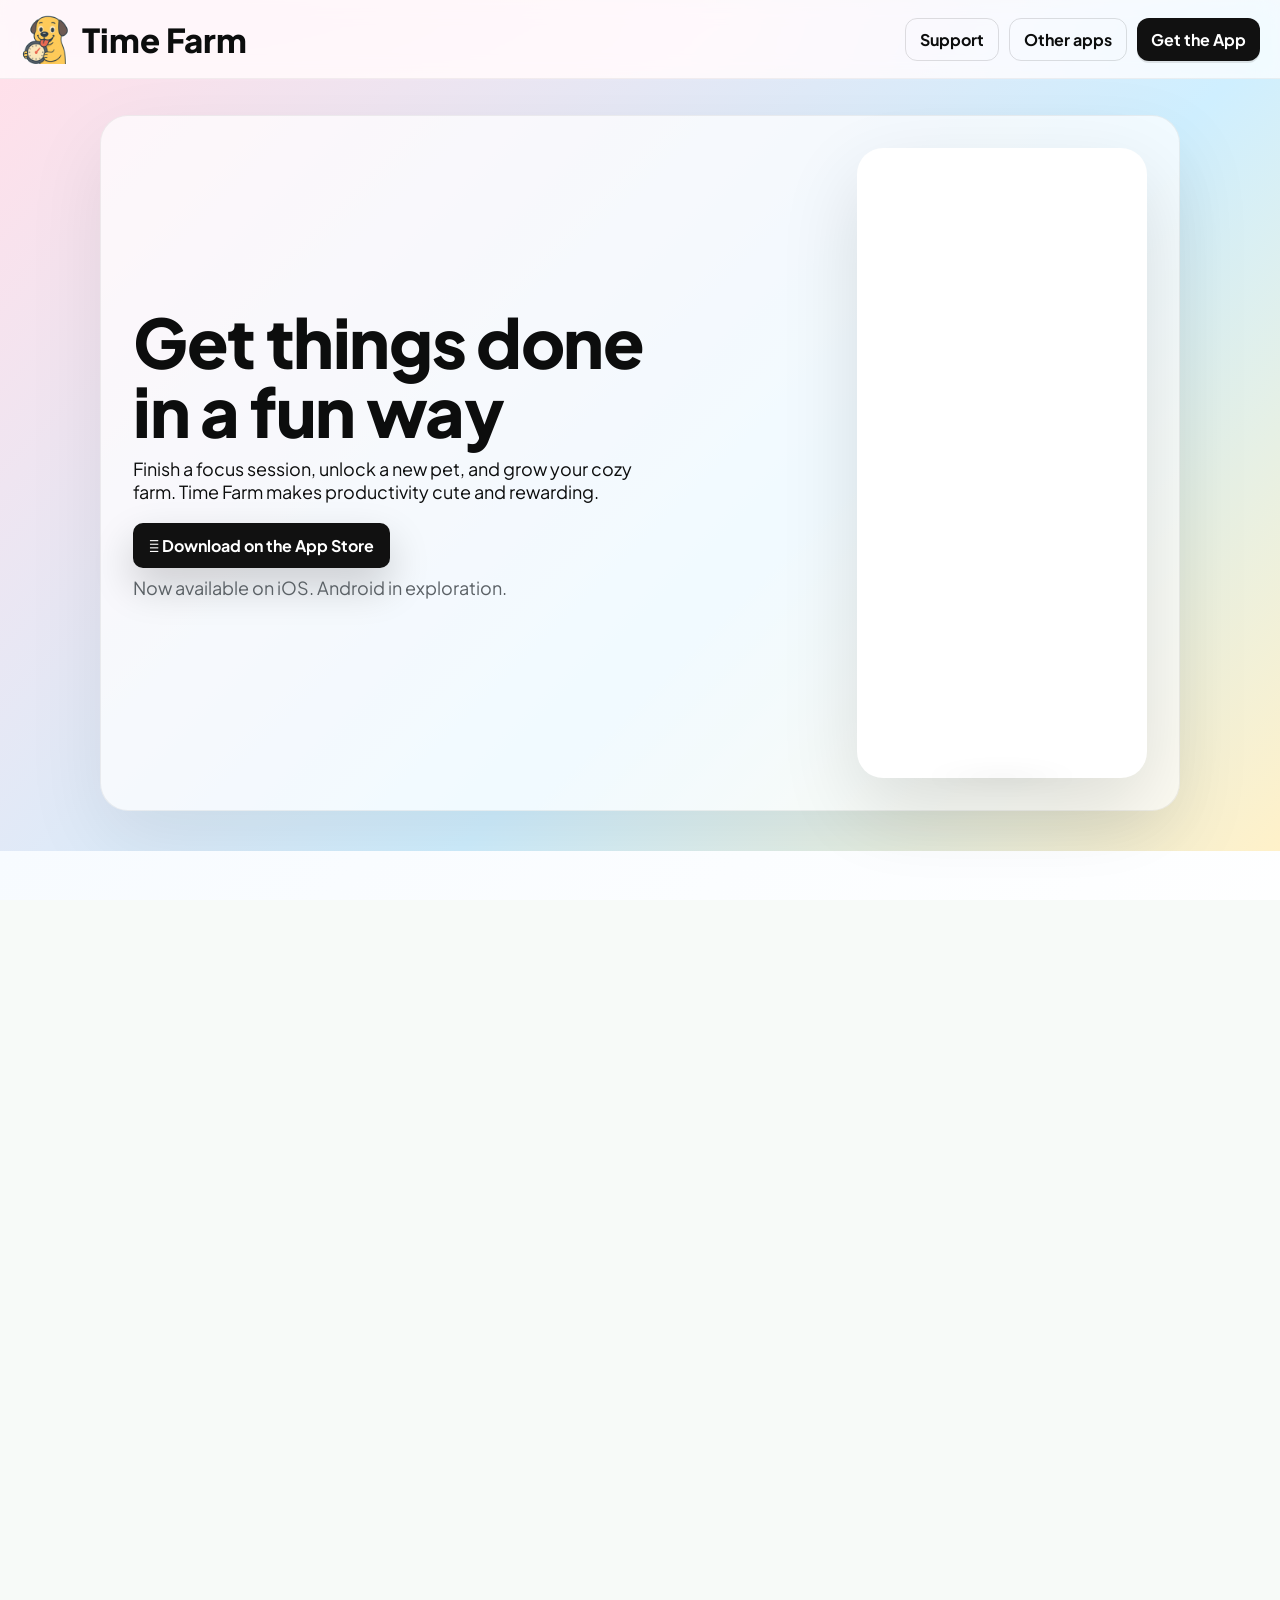
==== commit 18c9fb5f: "feat: adjust signature font and app link logic" ====
--- a/index.html
+++ b/index.html
@@ -36,6 +36,7 @@
     <link rel="preconnect" href="https://fonts.googleapis.com">
     <link rel="preconnect" href="https://fonts.gstatic.com" crossorigin>
     <link href="https://fonts.googleapis.com/css2?family=Plus+Jakarta+Sans:wght@400;600;700;800&family=Inter:wght@400;600;700;800&family=Caveat:wght@600;700&display=swap" rel="stylesheet">
+    <link href="https://fonts.cdnfonts.com/css/rustic-roadway" rel="stylesheet">
     <link rel="stylesheet" href="styles.css" />
     
     <!-- Structured Data -->
--- a/styles.css
+++ b/styles.css
@@ -559,7 +559,7 @@
 }
 .signature {
   position: relative;
-  font-family: "Caveat", cursive;
+  font-family: "Rustic Roadway", "Caveat", cursive;
   font-weight: 700;
   font-size: clamp(32px, 6vw, 52px);
   color: #1d1514;
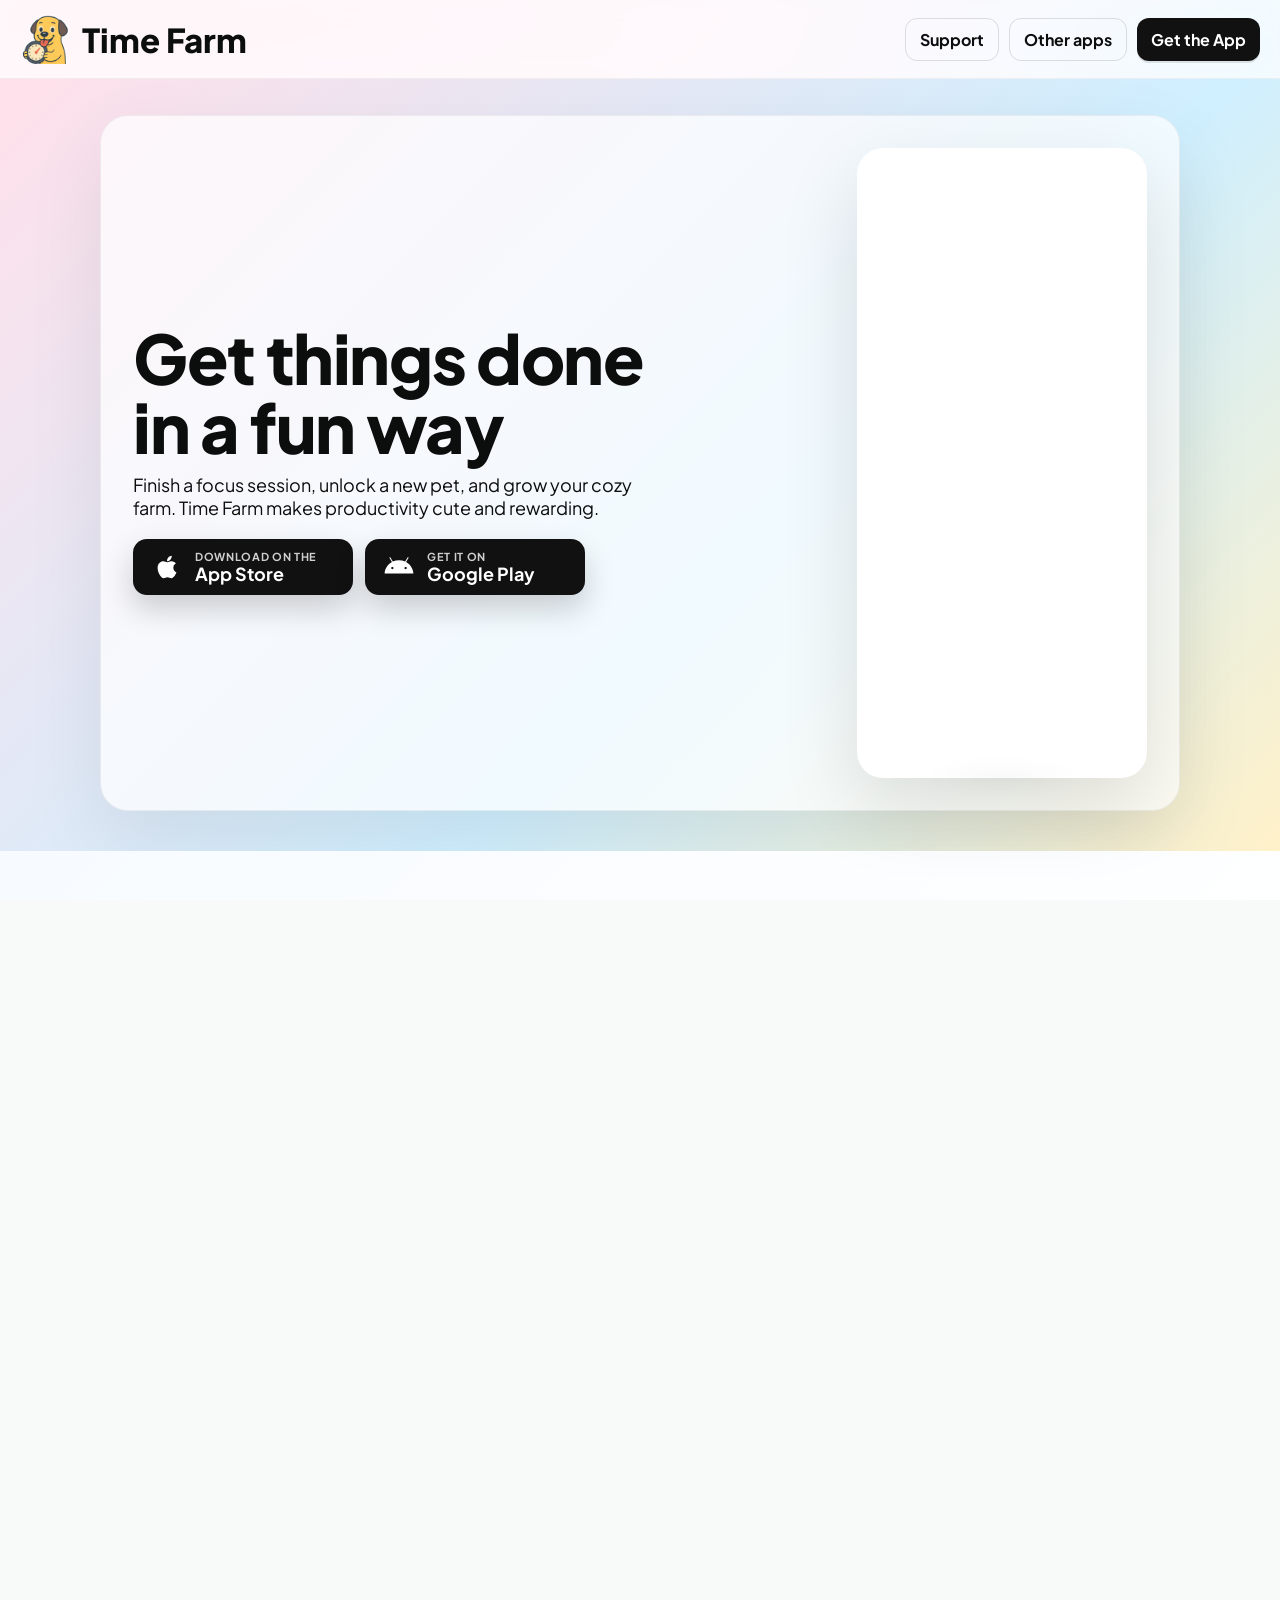
==== commit d1f7d371: "Refactor code structure for improved readability and maintainability" ====
--- a/index.html
+++ b/index.html
@@ -16,7 +16,7 @@
     <meta property="og:url" content="https://timefarm.productive-lab.com" />
     <meta property="og:site_name" content="Time Farm" />
     <meta property="og:locale" content="en_US" />
-    <meta property="og:image" content="assets/og-cover.svg" />
+    <meta property="og:image" content="https://timefarm.productive-lab.com/assets/previews/thumbnail.jpg" />
     <meta property="og:image:alt" content="Time Farm — cute productivity timer with pets and a cozy farm" />
     <link rel="canonical" href="https://timefarm.productive-lab.com" />
     <!-- Twitter -->
@@ -25,7 +25,7 @@
     <meta name="twitter:creator" content="@NikFanton" />
     <meta name="twitter:title" content="Time Farm — Cute Pomodoro Timer with Pets" />
     <meta name="twitter:description" content="Finish a focus session, unlock a new pet, and grow your farm." />
-    <meta name="twitter:image" content="assets/og-cover.svg" />
+    <meta name="twitter:image" content="https://timefarm.productive-lab.com/assets/previews/thumbnail.jpg" />
 
     <meta name="apple-itunes-app" content="app-id=6738962950" />
 
@@ -36,7 +36,6 @@
     <link rel="preconnect" href="https://fonts.googleapis.com">
     <link rel="preconnect" href="https://fonts.gstatic.com" crossorigin>
     <link href="https://fonts.googleapis.com/css2?family=Plus+Jakarta+Sans:wght@400;600;700;800&family=Inter:wght@400;600;700;800&family=Caveat:wght@600;700&display=swap" rel="stylesheet">
-    <link href="https://fonts.cdnfonts.com/css/rustic-roadway" rel="stylesheet">
     <link rel="stylesheet" href="styles.css" />
     
     <!-- Structured Data -->
@@ -50,7 +49,7 @@
       "description": "Time Farm is a cute Pomodoro-style productivity timer. Finish a focus session, unlock a new pet, and grow your farm while getting things done.",
       "url": "https://timefarm.productive-lab.com",
       "inLanguage": "en",
-      "image": "https://timefarm.productive-lab.com/assets/og-cover.svg",
+      "image": "https://timefarm.productive-lab.com/assets/previews/thumbnail.jpg",
       "downloadUrl": "https://apps.apple.com/app/id6738962950",
       "publisher": {
         "@type": "Person",
@@ -74,7 +73,7 @@
         <div class="nav-cta">
           <a class="btn btn--ghost" href="https://productive-lab.com/time-farm/support" target="_blank" rel="noopener">Support</a>
           <a class="btn btn--ghost" href="https://productive-lab.com" target="_blank" rel="noopener">Other apps</a>
-          <a class="btn btn--dark" href="#download">Get the App</a>
+          <a class="btn btn--dark" id="getAppButton" href="#download">Get the App</a>
         </div>
       </nav>
     </header>
@@ -88,10 +87,23 @@
           <div class="hero__copy">
             <h1>Get things done in a fun way</h1>
             <p>Finish a focus session, unlock a new pet, and grow your cozy farm. Time Farm makes productivity cute and rewarding.</p>
-            <div class="cta-row">
-              <a class="badge" href="https://apps.apple.com/app/id6738962950" target="_blank" rel="noopener" aria-label="Download on the App Store"> Download on the App Store</a>
-            </div>
-            <p class="subtle">Now available on iOS. Android in exploration.</p>
+            <div class="store-buttons store-buttons--hero" data-store-group="hero">
+              <a class="store-button" data-store="ios" href="https://apps.apple.com/app/id6738962950" target="_blank" rel="noopener" aria-label="Download on the App Store">
+                <img src="assets/icons/apple-brands-solid-full.svg" alt="" aria-hidden="true" />
+                <div class="store-button__text">
+                  <span>Download on the</span>
+                  <strong>App Store</strong>
+                </div>
+              </a>
+              <a class="store-button" data-store="android" href="https://play.google.com/store/apps/details?id=com.productivelab.timeFarm&amp;hl=en" target="_blank" rel="noopener" aria-label="Get it on Google Play">
+                <img src="assets/icons/android-brands-solid-full.svg" alt="" aria-hidden="true" />
+                <div class="store-button__text">
+                  <span>Get it on</span>
+                  <strong>Google Play</strong>
+                </div>
+              </a>
+            </div>
+            
           </div>
           <div class="hero__visual">
             <video class="hero-video" src="assets/video/iPhone1.mp4" poster="[data-uri]" width="1206" height="2622" autoplay muted playsinline preload="auto" aria-label="Time Farm app preview"></video>
@@ -174,9 +186,22 @@
         <div class="container">
           <div class="download__card">
             <h2>Download Time Farm</h2>
-            <p>Available on the App Store.</p>
-            <div class="store-badges">
-              <a class="badge" href="https://apps.apple.com/app/id6738962950" target="_blank" rel="noopener" aria-label="Download on the App Store"> Download on the App Store</a>
+            <p>Pick your store to start growing a cozy, focused farm.</p>
+            <div class="store-buttons" data-store-group="download">
+              <a class="store-button" data-store="ios" href="https://apps.apple.com/app/id6738962950" target="_blank" rel="noopener" aria-label="Download on the App Store">
+                <img src="assets/icons/apple-brands-solid-full.svg" alt="" aria-hidden="true" />
+                <div class="store-button__text">
+                  <span>Download on the</span>
+                  <strong>App Store</strong>
+                </div>
+              </a>
+              <a class="store-button" data-store="android" href="https://play.google.com/store/apps/details?id=com.productivelab.timeFarm&amp;hl=en" target="_blank" rel="noopener" aria-label="Get it on Google Play">
+                <img src="assets/icons/android-brands-solid-full.svg" alt="" aria-hidden="true" />
+                <div class="store-button__text">
+                  <span>Get it on</span>
+                  <strong>Google Play</strong>
+                </div>
+              </a>
             </div>
           </div>
         </div>
--- a/styles.css
+++ b/styles.css
@@ -213,11 +213,16 @@
   font-size: 18px;
   margin: 0 0 20px;
 }
-.cta-row {
+.store-buttons {
   display: flex;
   gap: 12px;
-  align-items: center;
+  flex-wrap: wrap;
+  margin-top: 16px;
+  justify-content: center;
+}
+.store-buttons--hero {
   margin: 10px 0 8px;
+  justify-content: flex-start;
 }
 .hero__card {
   background: rgba(255, 255, 255, 0.7);
@@ -418,6 +423,8 @@
   padding: clamp(16px, 3vw, 26px);
   box-shadow: 0 12px 36px rgba(0, 0, 0, 0.06);
   text-align: center;
+  max-width: 720px;
+  margin: 0 auto;
 }
 .download__card h2 {
   margin: 0 0 14px;
@@ -447,21 +454,58 @@
   margin-top: 10px;
   min-height: 24px;
 }
-.badge {
+.store-button {
   display: inline-flex;
-  margin-top: 16px;
-  padding: 10px 14px;
-  border-radius: 10px;
+  align-items: center;
+  gap: 12px;
+  padding: 12px 18px;
+  border-radius: 14px;
   background: #111;
   color: #fff;
   text-decoration: none;
   font-weight: 700;
-}
-.hero .badge {
-  margin-top: 0;
-  font-size: 16px;
-  padding: 12px 16px;
-  box-shadow: 0 18px 40px rgba(0, 0, 0, 0.18);
+  min-width: 220px;
+  box-shadow: 0 14px 30px rgba(0, 0, 0, 0.18);
+  transition:
+    transform 0.08s ease,
+    box-shadow 0.08s ease;
+}
+.store-button:hover {
+  transform: translateY(-1px);
+  box-shadow: 0 20px 40px rgba(0, 0, 0, 0.22);
+}
+.store-button:active {
+  transform: translateY(0);
+  box-shadow: 0 10px 18px rgba(0, 0, 0, 0.15);
+}
+.store-button img {
+  width: 32px;
+  height: 32px;
+}
+.store-button__text {
+  display: flex;
+  flex-direction: column;
+  line-height: 1.1;
+  text-align: left;
+}
+.store-button__text span {
+  font-size: 11px;
+  letter-spacing: 0.06em;
+  text-transform: uppercase;
+  opacity: 0.8;
+}
+.store-button__text strong {
+  font-size: 18px;
+}
+.store-button.is-hidden {
+  display: none !important;
+}
+
+@media (max-width: 600px) {
+  .store-button {
+    width: 100%;
+    justify-content: center;
+  }
 }
 
 /* Footer */
@@ -559,7 +603,7 @@
 }
 .signature {
   position: relative;
-  font-family: "Rustic Roadway", "Caveat", cursive;
+  font-family: "Caveat", cursive;
   font-weight: 700;
   font-size: clamp(32px, 6vw, 52px);
   color: #1d1514;
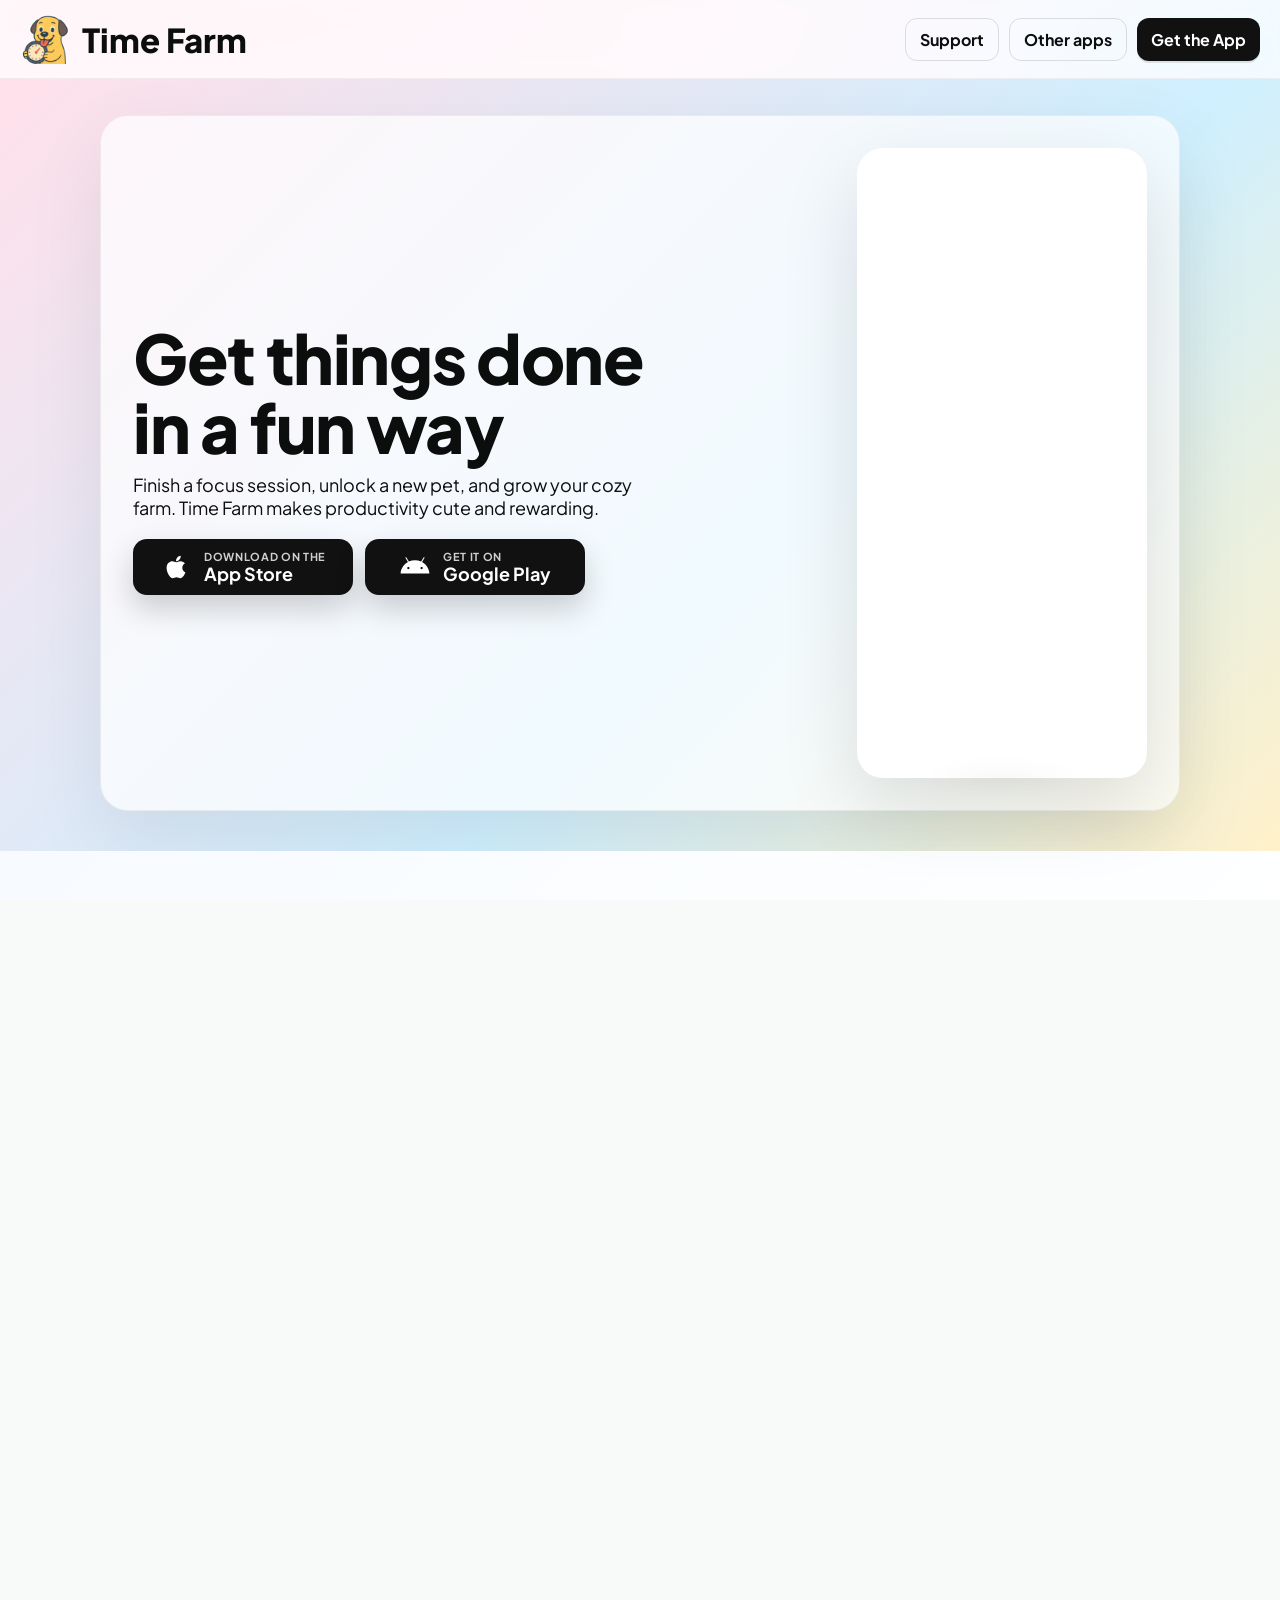
==== commit 8476126b: "fix: update Twitter meta tags to reflect new username and center store button" ====
--- a/index.html
+++ b/index.html
@@ -21,8 +21,8 @@
     <link rel="canonical" href="https://timefarm.productive-lab.com" />
     <!-- Twitter -->
     <meta name="twitter:card" content="summary_large_image" />
-    <meta name="twitter:site" content="@NikFanton" />
-    <meta name="twitter:creator" content="@NikFanton" />
+    <meta name="twitter:site" content="@mykyta_huchenko" />
+    <meta name="twitter:creator" content="@mykyta_huchenko" />
     <meta name="twitter:title" content="Time Farm — Cute Pomodoro Timer with Pets" />
     <meta name="twitter:description" content="Finish a focus session, unlock a new pet, and grow your farm." />
     <meta name="twitter:image" content="https://timefarm.productive-lab.com/assets/previews/thumbnail.jpg" />
@@ -55,7 +55,7 @@
         "@type": "Person",
         "name": "Mykyta Huchenko",
         "sameAs": [
-          "https://x.com/NikFanton",
+          "https://x.com/mykyta_huchenko",
           "https://www.instagram.com/guchenych/",
           "https://www.youtube.com/channel/UCxXWPA1MRXlrBMa3BgYmEqg"
         ]
@@ -214,7 +214,7 @@
             <h2>Made by Mykyta Huchenko</h2>
             <p>I'm a solo app developer building apps that make life more fun and productive. Time Farm is my cozy take on staying focused.</p>
             <div class="socials">
-              <a href="https://x.com/NikFanton" target="_blank" rel="noopener" aria-label="Follow on X">X / @NikFanton</a>
+              <a href="https://x.com/mykyta_huchenko" target="_blank" rel="noopener" aria-label="Follow on X">X / @mykyta_huchenko</a>
               <a href="https://www.instagram.com/guchenych/" target="_blank" rel="noopener" aria-label="Follow on Instagram">Instagram / @guchenych</a>
             </div>
           </div>
@@ -241,7 +241,7 @@
           <a href="#science">Science</a>
           <a href="#download">Get the App</a>
           <a href="https://productive-lab.com/time-farm/support" target="_blank" rel="noopener">Support</a>
-          <a href="https://x.com/NikFanton" target="_blank" rel="noopener">X</a>
+          <a href="https://x.com/mykyta_huchenko" target="_blank" rel="noopener">X</a>
           <a href="https://www.youtube.com/channel/UCxXWPA1MRXlrBMa3BgYmEqg" target="_blank" rel="noopener">YouTube</a>
           <a href="https://www.instagram.com/guchenych/" target="_blank" rel="noopener">Instagram</a>
         </div>
--- a/styles.css
+++ b/styles.css
@@ -457,6 +457,7 @@
 .store-button {
   display: inline-flex;
   align-items: center;
+  justify-content: center;
   gap: 12px;
   padding: 12px 18px;
   border-radius: 14px;
